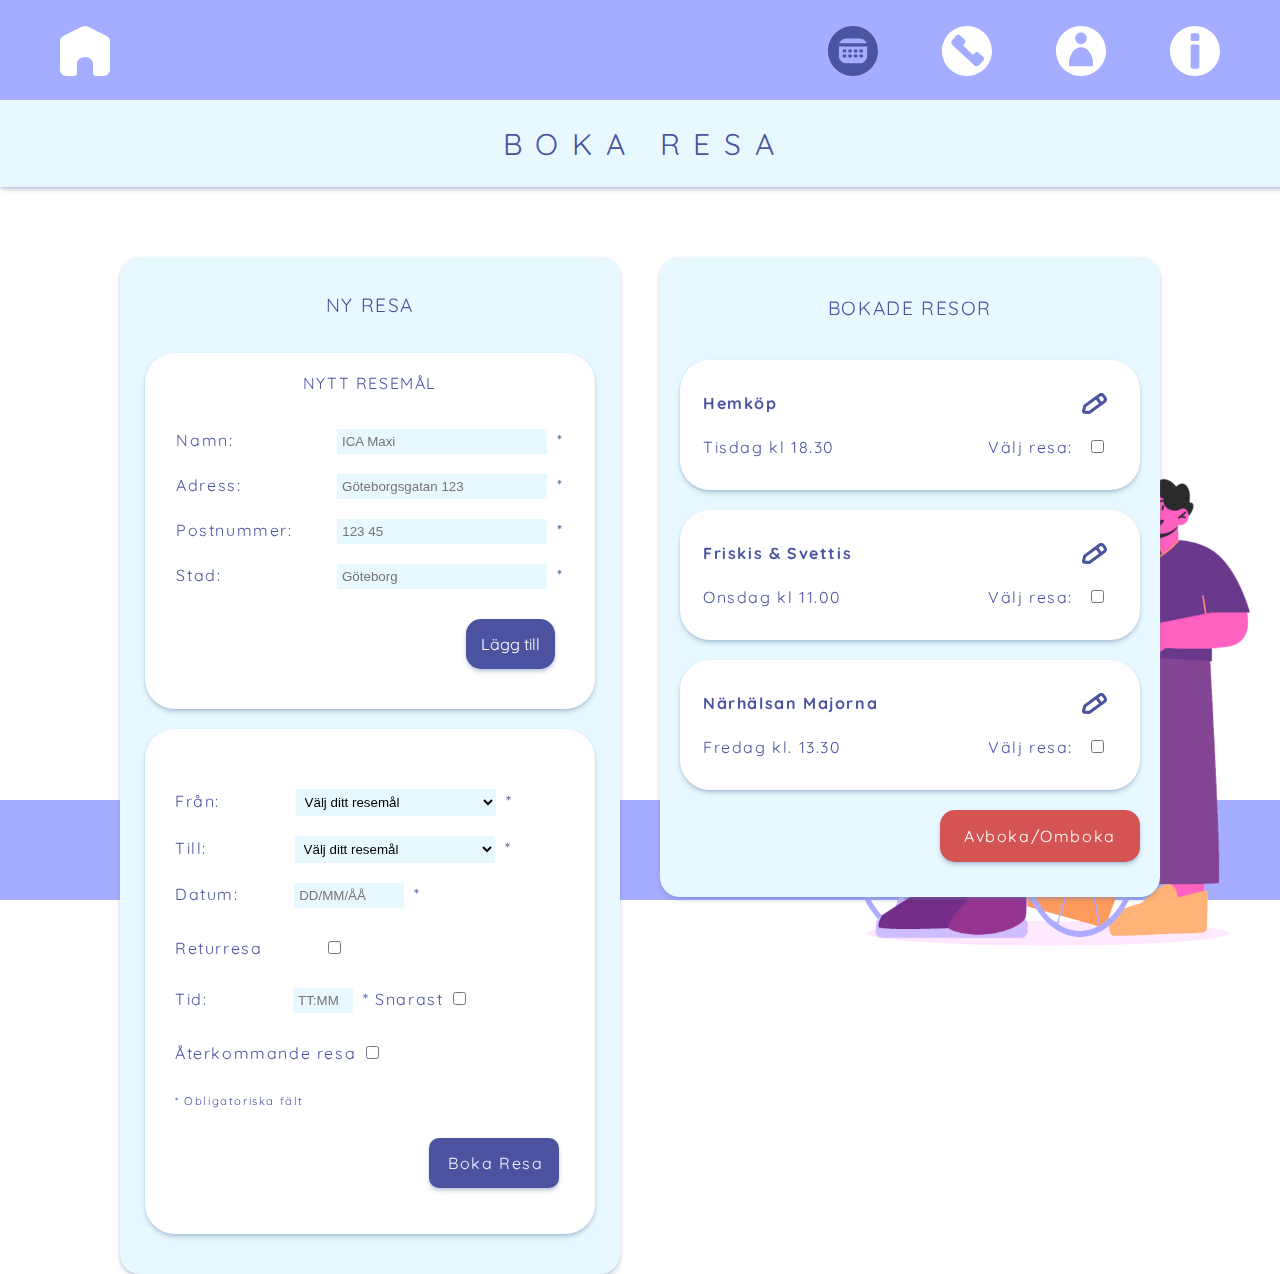
==== boka.html @ c21f251c "Final commit" ====
<!DOCTYPE html>
<html lang="sv">
<head>
    <meta charset="UTF-8">
    <meta http-equiv="X-UA-Compatible" content="IE=edge">
    <meta name="viewport" content="width=device-width, initial-scale=1.0">
    <title>Boka resa</title>
    <link rel="stylesheet" href="css/mystyles.css">
    <link rel="stylesheet" href="https://fonts.googleapis.com/css?family=Lexend">
    <link rel="stylesheet" href="https://fonts.googleapis.com/css?family=Quicksand">
</head>

<body>

    <header>
        <nav>
            <article>
                <section id="navigation-bar">
                    <div id="home-nav">
                        <a href="index.html"><img class="nav-icon" id="home-icon" src="bilder/hemikon.svg" alt="Hemikon"></a>
                    </div>
                    <div id="right-nav">
                        <a href="boka.html"><img class="nav-icon nav-right-icon" id="book-icon" src="bilder/bokaikonblue.svg" alt="Boka"></a>
                        <a href="kontakt.html"><img class="nav-icon nav-right-icon" id="contact-icon" src="bilder/kontaktikon.svg" alt="Kontakt"></a>
                        <a href="loggain.html" id="loggain"><img class="nav-icon nav-right-icon" id="profile-icon" src="bilder/profilikon.svg" alt="Profil"></a>
                        <a href="information.html"><img class="nav-icon nav-right-icon" id="info-icon" src="bilder/infoikon.svg" alt="Information"></a>

                    </div>
                </section>
            </article>
        </nav>
    </header>

    <main>

        <article class="body-header">
            <h1>Boka resa</h1>
        </article>

        <article id="grid-container-mina-sidor">
            <section class="boka-box" id="boka-uppgifter">
                <h2>Ny resa</h2>


                <section class="mina-sidor-vit-box" id="new-form">
                    <div id="nytt-titel">
                        <h3 id="nyttresemål-titel"> Nytt resemål</h3>
                    </div>
                    
                    <form id="nytt-resemål" autocomplete="on">
                        <label for="name">Namn:</label>
                        <input type="text" id="name" name="name" placeholder="ICA Maxi">*<br>
                        <label for="adress">Adress:</label>
                        <input type="text" id="adress" name="adress" placeholder="Göteborgsgatan 123">*<br>
                        <label for="postnummer">Postnummer:</label>
                        <input type="text" id="postnummer" name="postnummer" placeholder="123 45">*<br>
                        <label for="stad">Stad:</label>
                        <input type="text" id="stad" name="stad" placeholder="Göteborg">*
                        <div class="submit-knapp">
                            <input type="submit" value="Lägg till" class="submit">
                        </div>
                      </form>

                </section>

                <section class="mina-sidor-vit-box" id="boka-form">
                    
                    <form id="ny-bokning" autocomplete="on">
                        <label for="from">Från:</label>
                        <select name="from" id="from">
                            <option value="default" selected disabled>Välj ditt resemål</option>
                            <option value="hemma">Mitt hem</option>
                            <option value="nh-majorna">Närhälsan Majorna</option>
                            <option value="hemkop">Hemköp</option>
                            <option value="fs-majorna">Friskis & Svettis</option>
                        </select>*<br>

                        <label for="to">Till:</label>
                        <select name="to" id="to">
                            <option value="default" selected disabled>Välj ditt resemål</option>
                            <option value="hemma">Mitt hem</option>
                            <option value="nh-majorna">Närhälsan Majorna</option>
                            <option value="hemkop">Hemköp</option>
                            <option value="fs-majorna">Friskis & Svettis</option>
                        </select>*<br>

                        <label for="date">Datum:</label>
                        <input type="text" name="date" id="date" placeholder="DD/MM/ÅÅ">*<br><br>
                        <label for="retur">Returresa</label>
                        <input type="checkbox" id="retur"><br><br>
                        <div id="rdate-div">
                            <label for="rdate">Datum:</label>
                        <input type="text" name="rdate" id="rdate" placeholder="DD/MM/ÅÅ">*<br><br>
                        </div>
                        <label for="time">Tid:</label>
                        <input type="text" id="time" name="time" placeholder="TT:MM">*
                        <label for="snarast">Snarast</label>
                        <input type="checkbox" id="snarast"><br><br>
                        <label for="återkommande">Återkommande resa</label>
                        <input type="checkbox" id="återkommande"><br>
                        <p class="oblig-text">* Obligatoriska fält</p>
                        <div class="submit-knapp">
                            <p id="boka-resa-knapp">Boka Resa</p>
                        </div>
                      </form>

                </section>

                </section>

            <section class="boka-box" id="bokade-resor">
                <p class="bokade-titel">Bokade resor</p>
                <section class="resor-box">
                    <table class="resor-box-table">
                        <tr>
                            <td class="plats">Hemköp</td>
                            <td></td>
                            <td><img src="bilder/editikon.svg" alt="Edit" class="edit-icon-resor"></td>
                        </tr>
                        <tr>
                            <td>Tisdag kl 18.30</td>
                            <td class="middle-row">Välj resa:</td>
                            <td class="edge-row"><input class="checkbox" type="checkbox"></td>
                        </tr>
                    </table>                        
                </section>
                <section class="resor-box">
                    <table class="resor-box-table">
                        <tr>
                            <td class="plats">Friskis & Svettis</td>
                            <td></td>
                            <td><img src="bilder/editikon.svg" alt="Edit" class="edit-icon-resor"></td>
                        </tr>
                        <tr>
                            <td>Onsdag kl 11.00</td>
                            <td class="middle-row">Välj resa:</td>
                            <td class="edge-row"><input class="checkbox" type="checkbox"></td>
                        </tr>
                    </table>                        
                </section>
                <section class="resor-box">
                    <table class="resor-box-table">
                        <tr>
                            <td class="plats">Närhälsan Majorna</td>
                            <td></td>
                            <td><img src="bilder/editikon.svg" alt="Edit" class="edit-icon-resor"></td>
                        </tr>
                        <tr>
                            <td>Fredag kl. 13.30</td>
                            <td class="middle-row">Välj resa:</td>
                            <td class="edge-row"><input class="checkbox" type="checkbox"></td>
                        </tr>
                    </table>                        
                </section>
                <section class="av-omboka-button" id="av-omboka-knapp">
                    <p>Avboka/Omboka</p>
                </section>
            </section>  
        </article>
    
    </main>

    <footer>

        <article id="footer-bar">
            
            <section id="footer-section"></section>
        </article>

        <section id="illustration-boka">
            <img id="boka-picture" src="bilder/bild6.png" alt="">
        </section>

    </footer>

    <section id="omboka-popup">
        <section class="pop-up-background"></section>
        <section class="pop-up">
            <section id="close-box-omboka" class="close-box-avomboka">
                <p class="pop-up-text close">&#10005</p>
            </section>
            <section class="pop-up-text-box">
                <h4 class="popup-titel">Bekräfta bokning</h4>
                <section id="omboka-vit-box">
                    <p class="pop-up-text-blue"><b>Hemköp Majorna</b></p>
                    <p class="pop-up-text-blue">02/03/23</p>
                    <p class="pop-up-text-blue">kl 15:00</p>
                </section>
                <section>
                    <p id="omboka-boka-knapp">Boka</p>
                </section>
            </section>
        </section>
    </section>

    <section id="tack-bokning-popup">
        <section class="pop-up-background"></section>
        <section class="pop-up">
            <section id="close-box-tack-bokning" class="close-box-avomboka">
                <p class="pop-up-text close">&#10005</p>
            </section>
            <section class="pop-up-text-box">
                <p class="pop-up-text">Tack för din bokning!</p>
            </section>
        </section>
    </section>

    <section id="popup-avomboka">
        <section class="pop-up-background">
        </section>
        <section class="pop-up" id="av-omboka-popup">
            <section id="close-box-bokad-resa">
                <p class="pop-up-text close" id="close-light">&#10005</p>
            </section>
            <h4>BOKAD RESA</h4>
            <section class="pop-up-text-box" id="popup-vit-box">
                <section class="mina-sidor-vit-box" id="boka-form">
                        
                    <form id="ny-bokning" autocomplete="on">
                        <label for="from">Från:</label>
                        <select name="from" id="from">
                            <option value="nh-majorna">Närhälsan Majorna</option>
                            <option value="hemkop">Hemköp</option>
                            <option value="fs-majorna">Friskis & Svettis</option>
                            <option value="hemma">Mitt hem</option>
                        </select>*<br>

                        <label for="to">Till:</label>
                        <select name="to" id="to">
                            <option value="hemma">Mitt hem</option>
                            <option value="nh-majorna">Närhälsan Majorna</option>
                            <option value="hemkop">Hemköp</option>
                            <option value="fs-majorna">Friskis & Svettis</option>
                        </select>*<br>

                        <label for="date">Datum:</label>
                        <input type="text" name="date" id="date" placeholder="02/03/223">*<br>

                        <label for="time">Tid:</label>
                        <input type="text" id="time" name="time" placeholder="13:15">*
                        <p class="oblig-text">* Obligatoriska fält</p>
                        <section id="grid-container-knappar">
                            <div class="avomboka">
                                <input value="Omboka" id="grid-knapp-1">
                            </div>
                            <div>
                                <input value="Avboka" id="grid-knapp-2">
                            </div>
                        </section>
                    </form>

                </section>
            </section>
        </section>
    </section>

    <section id="avboka-confirm-popup">
        <section class="pop-up-background">
        </section>
        <section class="pop-up">
            <section id="close-box-avboka" class="close-box-avomboka">
                <p class="pop-up-text close">&#10005</p>
            </section>
            <section class="pop-up-text-box">
                <p class="pop-up-text">Är du säker på att du vill avboka resan?</p>
            </section>
            <section class="avboka-knapp" id="avboka-knapp">
                <p id="avboka-confirm">Avboka</p>
            </section>
        </section>
    </section>

    <section id="avbokat-popup">
        <section class="pop-up-background"></section>
        <section class="pop-up">
            <section id="close-box-avbokat" class="close-box-avomboka">
                <p class="pop-up-text close">&#10005</p>
            </section>
            <section class="pop-up-text-box">
                <p class="pop-up-text">Din resa är nu avbokad!</p>
            </section>
        </section>
    </section>
    
    <script>

let bokaResaKnappEl = document.getElementById("boka-resa-knapp");
let ombokaPopUpEl = document.getElementById("omboka-popup");
let closeOmbokaPopUpEl = document.getElementById("close-box-omboka");
let tackBokningPopUpEl = document.getElementById("tack-bokning-popup");
let ombokaBokaKnapp = document.getElementById("omboka-boka-knapp");
let closeTackBokningPopUpEl = document.getElementById("close-box-tack-bokning");
let avOmbokaPopUpEl = document.getElementById("popup-avomboka");
let avOmbokaKnappEl = document.getElementById("av-omboka-knapp");
let ombokaKnappEl = document.getElementById("grid-knapp-1");
let avbokaKnappEl = document.getElementById("grid-knapp-2");
let avbokaConfirmPopUpEl = document.getElementById("avboka-confirm-popup");
let avbokatPopUpEl = document.getElementById("avbokat-popup");
let avbokaConfirmKnappEl = document.getElementById("avboka-confirm");
let closeAvbokatPopUpEl = document.getElementById("close-box-avbokat");
let closeAvbokaConfirmEl = document.getElementById("close-box-avboka");
let returCheckEl = document.getElementById("retur");
let returDivEl = document.getElementById("rdate-div");



bokaResaKnappEl.addEventListener("click", showOmbokaPopUp);
closeOmbokaPopUpEl.addEventListener("click", hideOmbokaPopUp);
ombokaBokaKnapp.addEventListener("click", showTackBokningPopUp);
closeTackBokningPopUpEl.addEventListener("click", hideAllAvOmbokaPopUps);
avOmbokaKnappEl.addEventListener("click", showPopUpAvOmboka);
ombokaKnappEl.addEventListener("click", showOmbokaPopUp);
avbokaKnappEl.addEventListener("click", showAvbokaConfirmPopUp);
avbokaConfirmKnappEl.addEventListener("click", showAvbokaConfirmPopUp);
avbokaConfirmKnappEl.addEventListener("click", showAvbokatPopUp);
closeAvbokatPopUpEl.addEventListener("click", hideAllAvOmbokaPopUps);
closeAvbokaConfirmEl.addEventListener("click", hideAvbokaConfirmPopUp);
returCheckEl.addEventListener("click", showReturDiv);

// function showReturDiv() {
//     returDivEl.style.display = "block";
// }

function showReturDiv() {
    if(returCheckEl.checked == true) {
        returDivEl.style.display = "block";
    } else {
        returDivEl.style.display = "none";
    }
}

function showPopUpAvOmboka() {
    avOmbokaPopUpEl.style.visibility = "visible";
}

function hidePopUpAvOmboka() {
    avOmbokaPopUpEl.style.visibility = "hidden";
}

function showOmbokaPopUp() {
     ombokaPopUpEl.style.visibility ="visible";
}

function hideOmbokaPopUp() {
    ombokaPopUpEl.style.visibility ="hidden";
}

function showTackBokningPopUp() {
     tackBokningPopUpEl.style.visibility = "visible";
    ombokaPopUpEl.style.visibility = "hidden";
}

function hideAllAvOmbokaPopUps() {
    tackBokningPopUpEl.style.visibility = "hidden";
    ombokaPopUpEl.style.visibility = "hidden";
    avbokatPopUpEl.style.visibility = "hidden";
    avOmbokaPopUpEl.style.visibility = "hidden";
}

function showAvbokaConfirmPopUp() {
    avbokaConfirmPopUpEl.style.visibility = "visible";
}

function hideAvbokaConfirmPopUp() {
    avbokaConfirmPopUpEl.style.visibility = "hidden";
}

function showAvbokatPopUp() {
    avbokatPopUpEl.style.visibility = "visible";
    avbokaConfirmPopUpEl.style.visibility = "hidden";
}

    </script>

<script src="js/main.js"></script>

</body>
</html>
---- css/mystyles.css ----
body, html {
    margin: 0;
    padding: 0;
    font-family: "Quicksand", Arial, Helvetica, sans-serif;
    height: 100vh;
}

/*Header*/

#navigation-bar {
    background-color: #A4ADFF;
    height: 100px;
    line-height: 140px;
    padding-left: 60px;
    position: fixed;
    top: 0;
    width: 100%;
    z-index: 100;
}

.nav-icon {
    width: 50px;
}

#right-nav {
    position: fixed;
    top: 0;
    right: 0;
    padding-right: 30px;
}

.nav-right-icon {
    padding-left: 30px;
    padding-right: 30px;
}

.nav-icon:hover {
    opacity: 70%;
}

/*Footer*/

#footer-bar {
    background-color: #A4ADFF;
    height: 100px;
    position: fixed;
    width: 100%;
    bottom: 0;
}

#illustration-index {
    position: fixed;
    bottom: -200px;
    right: 100px;
}

#index-picture {
    width: 600px;
}

#illustration-login {
    position: fixed;
    bottom: -80px;
    left: 20px;
}

#login-picture {
    width: 600px;
}

#illustration-minasidor {
    position: fixed;
    bottom: 10px;
    right: 60px;
}

#minasidor-picture {
    width: 600px;
}

#illustration-kontakt {
    position: fixed;
    bottom: -160px;
    left: 100px;
}

#kontakt-picture {
    width: 500px;
}

#illustration-information {
    position: fixed;
    bottom: -50px;
    left: -50px;
}

#information-picture {
    width: 500px;
}

#illustration-boka {
    position: fixed;
    bottom: -50px;
    right: 30px;
}

#boka-picture {
    width: 400px;
}

/*Kropp sidan: Start/Index*/

#book-button-home {
    background-color: #4B53A1;
    width: 170px;
    padding: 50px;
    font-family: "Lexend", Arial, Helvetica, sans-serif;
    text-align: center;
    border-radius: 50px;
    font-size: 1.2em;
    line-height: 0.6em;
    color: #E7F9FF;
    position: fixed;
    top: 50%;
    left: 50%;
    transform: translate(-50%, -50%);
    box-shadow: rgba(0, 0, 0, 0.1) 0px 4px 6px -1px, rgba(40, 66, 114, 0.575) 0px 2px 4px -1px;
    z-index: 3;
}

#book-button-home:hover {
    background-color: #E7F9FF;
    color: #4B53A1;
}

h1 {
    font-weight: normal;
    font-size: 1.1em;
}

/*Kropp på sidan: Logga in*/

.body-header {
    background-color: #E7F9FF;
    padding: 5px;
    text-align: center;
    text-transform: uppercase;
    color: #4B53A1;
    letter-spacing: 0.5em;
    position: relative;
    z-index: 1;
    font-size: 1.7em;
    width: 100%;
    margin-top: 100px;
    box-shadow: rgba(0, 0, 0, 0.1) 0px 4px 6px -1px, rgba(124, 158, 221, 0.575) 0px 2px 4px -1px;

}

#log-in-box {
    background-color: #E7F9FF;
    width: 400px;
    margin-right: auto;
    margin-left: auto;
    text-align: center;
    padding: 20px;
    margin-top: 100px;
    letter-spacing: 0.1em;
    color: #4B53A1;
    border-radius: 20px;
    position: relative;
    z-index: 3;
    box-shadow: rgba(0, 0, 0, 0.1) 0px 4px 6px -1px, rgba(124, 158, 221, 0.575) 0px 2px 4px -1px;

}

#log-in-input {
    border: none;
    padding: 10px;
    margin-top: 20px;
    color: #4B53A1;
    width: 300px;
}

#log-in-button {
    padding: 5px;
    margin: 40px;
    margin-right: auto;
    margin-left: auto;
    background-color: #4B53A1;
    width: 100px;
    color: #E7F9FF;
    border-radius: 10px;
    cursor: pointer;
}

#log-in-button:hover {
    background-color: #A4ADFF;
    color: #4B53A1;
}

#bank-id-logo {
    width: 50px;
    padding-top: 20px;
    padding-bottom: 20px;
}

/*Kropp på sidan: mina sidor*/

#grid-container-mina-sidor {
    /* background-color: #4B53A1; */
    display: grid;
    grid-template-columns: 500px 500px;
    margin-right: auto;
    margin-left: auto;
    margin-top: 70px;
    margin-bottom: 170px;
    width: 1040px;
    row-gap: 40px;
    column-gap: 40px;
}

.mina-sidor-box {
    background-color: #E7F9FF;
    width: 500px;
    height: 600px;
    text-align: center;
    letter-spacing: 0.1em;
    color: #4B53A1;
    border-radius: 20px;
    z-index: 3;
    box-shadow: rgba(0, 0, 0, 0.1) 0px 4px 6px -1px, rgba(124, 158, 221, 0.575) 0px 2px 4px -1px;

}

#mina-uppgifter {
    grid-row: 1 / 2;
}

#mina-bokade-resor {
    grid-row: 2 / 3;
    height: 625px;
}

#mina-resemål {
    grid-row: 1 / 4;
    height: 1200px;
}

h2 {
    text-transform: uppercase;
    padding: 20px;
    font-size: 1.2em;
    font-weight: normal;
}

h3 {
    font-weight: normal;
    font-size: 1em;
    padding: 10px;
    padding-top: 20px;
    text-transform: uppercase;
}

.mina-sidor-vit-box {
    background-color: white;
    width: 90%;
    margin-right: auto;
    margin-left: auto;
    border-radius: 30px;
    box-shadow: rgba(0, 0, 0, 0.1) 0px 4px 6px -1px, rgba(124, 158, 221, 0.575) 0px 2px 4px -1px;

}

#mina-uppgifter-table {
    padding: 40px;
    text-align: left;
    border-collapse: separate;
    border-spacing: 0 40px;
    padding-top: 0;
    font-size: 0.9em;
}

#mina-uppgifter-table td {
    width: 200px;
}

#mina-uppgifter-table tr {
    vertical-align: top;
    padding: 10px;
}

.edit-icon {
    width: 30px;
    margin-right: 20px;
    margin-top: 20px;
    float: right;
}

.edit-icon:hover {
    opacity: 70%;
}

.resor-box {
    background-color: white;
    border-radius: 30px;
    margin: 20px;
    box-shadow: rgba(0, 0, 0, 0.1) 0px 4px 6px -1px, rgba(124, 158, 221, 0.575) 0px 2px 4px -1px;

}

.resor-box-table {
    width: 450px;
    text-align: left;
    padding: 20px;
    line-height: 40px;
}

.edge-row {
    width: 30px;
    text-align: right;
}

.middle-row {
    text-align: right;
}

.edit-icon-resor {
    width: 25px;
    float: right;
}

.edit-icon-resor:hover {
    opacity: 70%;
}

.plats {
    font-weight: 800;
}

#minasidor-avomboka {
    cursor: pointer;
}

.av-omboka-button {
    background-color: #D45454;
    width: 200px;
    float: right;
    margin-bottom: 20px;
    margin-right: 20px;
    border-radius: 15px;
    color: white;
    box-shadow: rgba(0, 0, 0, 0.1) 0px 4px 6px -1px, rgba(124, 158, 221, 0.575) 0px 2px 4px -1px;
cursor: pointer;
}

.av-omboka-button:hover {
    background-color: #4B53A1;
}

#new-form {
    margin-bottom: 20px;
}

#mina-resemål {
    text-align: center;
}

#minaresemal-titel {
    padding: 20px;
    padding-top: 35px;
    font-weight: 600;
}

#nytt-resemål {
    padding: 20px;
    padding-top: 0px;
}

#mina-titel {
    text-align: left;
}

.submit-knapp {
    text-align: right;
}

#name, #adress, #stad, #postnummer {
    margin: 10px;
    margin-left: 100px;
    width: 200px;
    background-color: #E7F9FF;
    border: 0;
    padding: 5px;
}

#postnummer {
    margin-left: 39px;
}

#stad {
    margin-left: 110px;
}

#adress {
    margin-left: 90px;
}

#name {
    margin-left: 98px;
}

.submit {
    border: 0;
    background-color: #4B53A1;
    color: white;
    padding: 15px;
    margin: 20px;
    position: relative;
    border-radius: 15px;
    font-size: 1em;
    font-family: "Quicksand", Arial, Helvetica, sans-serif;
    box-shadow: rgba(0, 0, 0, 0.1) 0px 4px 6px -1px, rgba(124, 158, 221, 0.575) 0px 2px 4px -1px;
    cursor: pointer;
}

.submit:hover {
    background-color: #A4ADFF;
}

.boka-resa {
    background-color: #4B53A1;
    width: 120px;
    float: right;
    margin-bottom: 20px;
    margin-right: 20px;
    border-radius: 15px;
    color: white;
    box-shadow: rgba(0, 0, 0, 0.1) 0px 4px 6px -1px, rgba(124, 158, 221, 0.575) 0px 2px 4px -1px;
    cursor: pointer;
}

.boka-resa:hover {
    background-color: #A4ADFF;
}

/*Kropp på sidan: kontakt*/

.kontakt-vit-box {
    background-color: white;
    width: 90%;
    margin-right: auto;
    margin-left: auto;
    border-radius: 30px;
    margin-top: 30px;
    text-align: left;
    box-shadow: rgba(0, 0, 0, 0.1) 0px 4px 6px -1px, rgba(124, 158, 221, 0.575) 0px 2px 4px -1px;
}

#kontakttext {
    padding: 20px;
    text-align: left;
}

.kontakt-box {
    background-color: #E7F9FF;
    width: 500px;
    height: 600px;
    text-align: center;
    letter-spacing: 0.1em;
    color: #4B53A1;
    border-radius: 20px;
    z-index: 3;
    box-shadow: rgba(0, 0, 0, 0.1) 0px 4px 6px -1px, rgba(124, 158, 221, 0.575) 0px 2px 4px -1px;

}

#kontakt-titel {
    padding: 20px;
}

#kontakt-uppgifter {
    height: 340px;
}

#kontaktform {
    text-align: left;
    padding: 20px;
    padding-top: 0;
}

#kontakt-form {
    height: 880px;
}

#fname, #lname, #nummer, #mail, #kontakt-text, #from, #time, #rdate, #date, #to {
    margin: 10px;
    margin-left: 20px;
    width: 200px;
    background-color: #E7F9FF;
    border: 0;
    padding: 5px;
}

#nummer {
    margin-left: 18px;
}

#fname {
    margin-left: 75px;
}

#lname {
    margin-left: 62px;
}

#mail {
    margin-left: 60px;
}

#submit {
    border: 0;
    background-color: #4B53A1;
    color: white;
    padding: 15px;
    margin: 20px;
    position: relative;
    border-radius: 15px;
    font-size: 1em;
    font-family: "Quicksand", Arial, Helvetica, sans-serif;
}

#submit:hover {
    background-color: #A4ADFF;
}

#kontakt-text {
    width: 360px;
    height: 200px;
    margin: 30px;
    margin-left: 20px;
}

#kontakt-submit {
    text-align: right;
}

.oblig-text {
    font-size: 0.7em;
    padding-top: 20px;
}
#oblig-minaresmål {
    text-align: left;
}

/*Informationsida*/

#information-box {
    background-color: #E7F9FF;
    width: 700px;
    margin-right: auto;
    margin-left: auto;
    text-align: center;
    padding: 20px;
    margin-top: 50px;
    margin-bottom: 200px;
    letter-spacing: 0.1em;
    color: #4B53A1;
    border-radius: 20px;
    position: relative;
    z-index: 3;
    box-shadow: rgba(0, 0, 0, 0.1) 0px 4px 6px -1px, rgba(124, 158, 221, 0.575) 0px 2px 4px -1px;
}



#information-vit-box {
    background-color: white;
    width: 90%;
    margin-right: auto;
    margin-left: auto;
    border-radius: 30px;
    text-align: left;
    padding: 20px;
    padding-top: 0;
    margin-top: 20px;
    margin-bottom: 20px;
    box-shadow: rgba(0, 0, 0, 0.1) 0px 4px 6px -1px, rgba(124, 158, 221, 0.575) 0px 2px 4px -1px;
}

#information-text {
    padding: 30px;
    line-height: 30px;
}

#boka-resa-information {
    background-color: #4B53A1;
    text-align: center;
    width: 150px;
    margin-right: auto;
    margin-left: auto;
    margin-bottom: 40px;
    margin-top: 20px;
    padding: 5px;
    border-radius: 15px;
    line-height: 25px;
    letter-spacing: 0.15em;
    text-transform: uppercase;
    color: white;
    box-shadow: rgba(0, 0, 0, 0.1) 0px 4px 6px -1px, rgba(124, 158, 221, 0.575) 0px 2px 4px -1px;
}

#boka-resa-information:hover {
    background-color: #A4ADFF;

}

#info-nav {
    background-color: #E7F9FF;
    border-radius: 30px;
    padding: 20px;
    padding-left: 60px;
    margin-bottom: 60px;
}

#info-nav-list {
    list-style: none;
    padding: 0;
}

#info-nav-list a {
    color: #4B53A1;
    line-height: 3em;
}

#info-nav-list a:hover {
    color: #A4ADFF;
}

h4 {
    font-size: 1.5em;
    letter-spacing: 0.1em;
    text-transform: uppercase;
    font-weight: normal;
}

h5 {
    font-size: 1.2em;
    letter-spacing: 0.1em;
    text-transform: uppercase;
    font-weight: normal;
}

h6 {
    font-size: 1em;
    font-weight: 600;
}

#boka-link {
    text-decoration: none;
}

/*Boka sida*/

.boka-box {
    background-color: #E7F9FF;
    width: 500px;
    text-align: center;
    padding-bottom: 40px;
    letter-spacing: 0.1em;
    color: #4B53A1;
    border-radius: 20px;
    z-index: 3;
    box-shadow: rgba(0, 0, 0, 0.1) 0px 4px 6px -1px, rgba(124, 158, 221, 0.575) 0px 2px 4px -1px;
}

.boka-vit-box {
    background-color: white;
    width: 90%;
    margin-right: auto;
    margin-left: auto;
    border-radius: 30px;
    padding: 20px;
    box-shadow: rgba(0, 0, 0, 0.1) 0px 4px 6px -1px, rgba(124, 158, 221, 0.575) 0px 2px 4px -1px;
}

.boka-titel {
    text-transform: uppercase;
    padding: 20px;
    font-size: 1.2em;
}

#boka-resa-knapp {
    background-color: #4B53A1;
    width: 100px;
    color: #E7F9FF;
    padding: 15px;
    border-radius: 10px;
    margin-left: 65%;
    margin-top: 30px;
    box-shadow: rgba(0, 0, 0, 0.1) 0px 4px 6px -1px, rgba(124, 158, 221, 0.575) 0px 2px 4px -1px;
}

#boka-resa-knapp:hover {
    background-color: #A4ADFF;
    color: #4B53A1;
    cursor: pointer;
}

#from {
    margin-left: 70px;
}

#to {
    margin-left: 82px;
}

#date, #rdate {
    width: 100px;
    margin-left: 50px;
}

#rdate-div {
    display: none;
}

#retur {
    margin-left: 60px;
}

#time {
    width: 50px;
    margin-left: 80px;
}

#boka-form {
    padding-top: 20px;
    text-align: left;
    
}

#ny-bokning {
    padding: 30px;
}

.bokade-titel {
    text-transform: uppercase;
    font-size: 1.2em;
    padding: 20px;
}

#bokade-resor {
    height: 600px;
}

/*Pop-ups*/

.pop-up-background {
    background-color: #fff;
    height: 100%;
    width: 100%;
    top: 0;
    position: fixed;
    z-index: 5;
    opacity: 70%;
}

.pop-up {
    background-color: #4B53A1;
    padding: 20px;
    width: 400px;
    border-radius: 30px;
    padding-top: 2px;
    position: fixed;
    z-index: 6;
    top: 50%;
    left: 50%;
    transform: translate(-50%, -50%);
    box-shadow: rgba(0, 0, 0, 0.1) 0px 4px 6px -1px, rgba(40, 66, 114, 0.575) 0px 2px 4px -1px;
}

.pop-up-text-box {
    text-align: center;
}

#close-box {
    text-align: right;
}

.pop-up-text {
    color: #E7F9FF;
    font-weight: 600;
    font-size: 1.2em;
    letter-spacing: 0.05em;
    line-height: 1.5em;
}

.close {
    margin-right: 15px;
    font-size: 1.5em;
}

.close:hover {
    color: #A4ADFF;
    cursor: pointer;
}

#bankid-login {
    width: 70px;
    border-radius: 20px;
    margin-bottom: 40px;
    box-shadow: rgba(0, 0, 0, 0.1) 0px 4px 6px -1px, rgba(20, 34, 59, 0.575) 0px 2px 4px -1px;
}

#login-knapp {
    background-color: #E7F9FF;
    padding: 10px;
    border-radius: 20px;
    font-size: 1.3em;
    color: #4B53A1;
    margin-top: 60px;
}

#login-knapp-link {
    text-decoration: none;
}

#login-knapp:hover {
    background-color: #A4ADFF;
    cursor: pointer;
}

#popup-login {
    visibility: hidden;
}

#av-omboka-popup {
    background-color: #E7F9FF;
    width: 450px;
    text-align: center;
    margin-top: 45px;
}

#close-box-bokad-resa {
    text-align: right;
}

#close-box-login {
    text-align: right;
}

#close-light {
    color: #4B53A1;
}

#close-light:hover {
    color: #A4ADFF;
}

#av-omboka-popup h4 {
    margin-top: -20px;
    color: #4B53A1;
}

#popup-vit-box {
    background-color: #E7F9FF;
    padding-bottom: 40px;
}

#grid-container-knappar {
    display: grid;
    grid-template-columns: 210px 33% 33%;
    margin-top: 40px;
}

#grid-knapp-1 {
    text-align: center;
    grid-column: 3/4;
    padding: 10px;
    padding-left: 20px;
    padding-right: 20px;
    margin: 20px;
    letter-spacing: 0.15em;
    width: 80px;
    background-color: #4B53A1;
    color: #fff;
    border: none;
    border-radius: 20px;
    font-family: "Quicksand", Arial, Helvetica, sans-serif;
    font-size: 1em;
}

#grid-knapp-1:hover {
    cursor: pointer;
    background-color: #A4ADFF;
}

#grid-knapp-2 {
    grid-column: 2/3;
    padding: 10px;
    margin: 20px;
    background-color: #D45454;
    letter-spacing: 0.15em;
    cursor: pointer;
    text-align: center;
    width: 80px;
    color: #fff;
    border: none;
    border-radius: 20px;
    font-family: "Quicksand", Arial, Helvetica, sans-serif;
    font-size: 1em;
}

#grid-knapp-2:hover {
    background-color: #A4ADFF;
    cursor: pointer;
}

#popup-avomboka {
    visibility: hidden;
    position: fixed;
    z-index: 5;
}

.close-box-avomboka {
    text-align: right;
}

.avboka-knapp {
    padding: 5px;
    padding-left: 10px;
    padding-right: 10px;
    margin: 20px;
    background-color: #D45454;
    letter-spacing: 0.15em;
    color: #fff;
    width: 100px;
    cursor: pointer;
    border-radius: 30px;
    text-align: center;
    margin-right: auto;
    margin-left: auto;
    margin-top: 30px;
    font-weight: 700;
    box-shadow: rgba(0, 0, 0, 0.1) 0px 4px 6px -1px, rgba(40, 66, 114, 0.575) 0px 2px 4px -1px;
}

.avboka-knapp:hover {
    background-color: #A4ADFF;
}

#avboka-confirm-popup {
    position: fixed;
    visibility: hidden;
    z-index: 6;
}

#avbokat-popup {
    position: fixed;
    z-index: 7;
    visibility: hidden;
}

.popup-titel {
    color: #E7F9FF;
    margin-top: -20px;
}

#omboka-popup {
    position: fixed;
    z-index: 6;
    visibility: hidden;
}

#omboka-vit-box {
    background-color: #E7F9FF;
    color: #4B53A1;
    width: 300px;
    margin-left: auto;
    margin-right: auto;
    border-radius: 20px;
    padding: 30px;
    box-shadow: rgba(0, 0, 0, 0.1) 0px 4px 6px -1px, rgba(40, 66, 114, 0.575) 0px 2px 4px -1px;
}

.pop-up-text-blue {
    color: #4B53A1;
    line-height: 0.9em;
    font-size: 1.3em;
}

#omboka-boka-knapp {
    background-color: #E7F9FF;
    width: 150px;
    margin-right: auto;
    margin-left: auto;
    border-radius: 20px;
    padding: 30px;
    text-transform: uppercase;
    font-size: 2em;
    color: #4B53A1;
    font-weight: 500;
    box-shadow: rgba(0, 0, 0, 0.1) 0px 4px 6px -1px, rgba(40, 66, 114, 0.575) 0px 2px 4px -1px;

}

#omboka-boka-knapp:hover {
    background-color: #A4ADFF;
    color: #E7F9FF;
    cursor: pointer;
}

#tack-bokning-popup {
    position: fixed;
    z-index: 7;
    visibility: hidden;
}
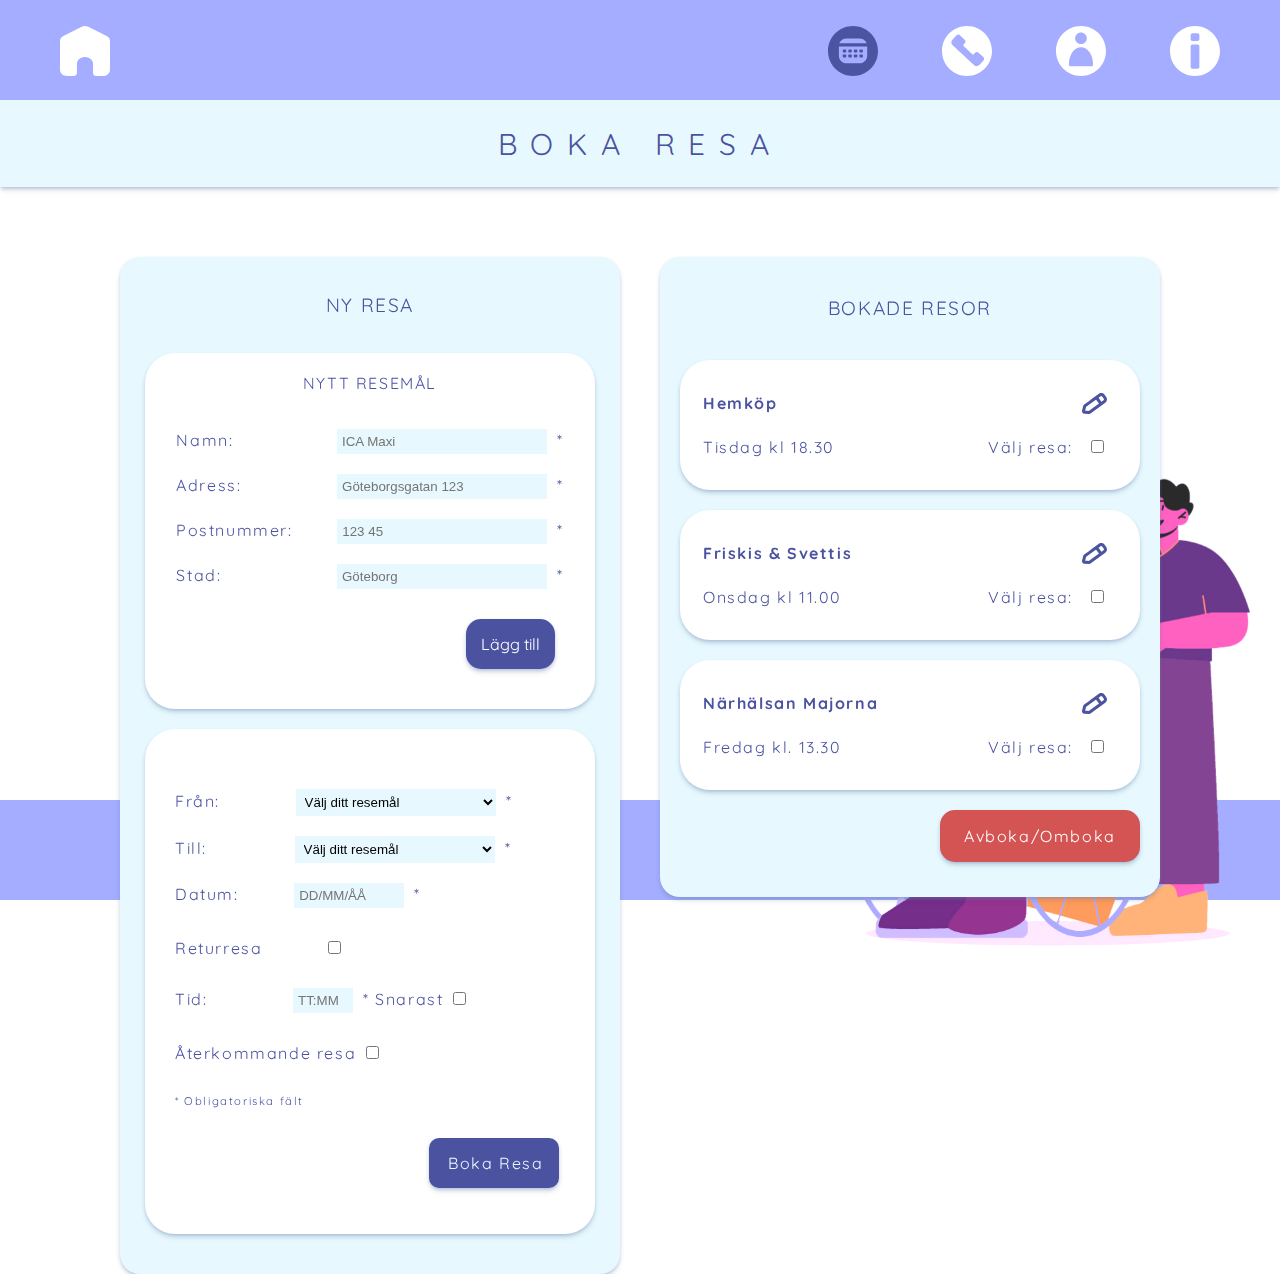
==== commit e8947679: "Final v2" ====
--- a/boka.html
+++ b/boka.html
@@ -26,6 +26,43 @@
                         <a href="information.html"><img class="nav-icon nav-right-icon" id="info-icon" src="bilder/infoikon.svg" alt="Information"></a>
 
                     </div>
+
+                    <section id="burger-menu">
+                        <p id="menu-close">&#10005</p>
+                        <div id="burger-list">
+                            <a href="index.html"><img class="nav-icon burger-icon" id="home-icon" src="bilder/hemikon.svg" alt="Hemikon"></a><br>
+                            <a href="boka.html"><img class="nav-icon burger-icon" id="book-icon" src="bilder/bokaikon.svg" alt="Boka"></a><br>
+                            <a href="kontakt.html"><img class="nav-icon burger-icon" id="contact-icon" src="bilder/kontaktikon.svg" alt="Kontakt"></a><br>
+                            <a href="loggain.html" id="loggain"><img class="nav-icon burger-icon" id="profile-icon" src="bilder/profilikon.svg" alt="Profil"></a><br>
+                            <a href="information.html"><img class="nav-icon burger-icon" id="info-icon" src="bilder/infoikon.svg" alt="Information"></a><br>
+                        </div>
+                    </section>
+                    
+                    <div id="burger-icon">
+                        <div></div>
+                        <div></div>
+                        <div></div>
+                    </div>
+
+                    <script>
+                        let burgerIconEl = document.getElementById("burger-icon");
+                        let burgerMenuEl = document.getElementById("burger-menu");
+                        let closeMenuEl = document.getElementById("menu-close");
+                    
+                        burgerIconEl.addEventListener("click", showMenu);
+                        closeMenuEl.addEventListener("click", hideMenu)
+                    
+                        function showMenu() {
+                            burgerMenuEl.style.display = "block";
+                            burgerIconEl.style.display = "none";
+                        }
+
+                        function hideMenu() {
+                            burgerMenuEl.style.display = "none";
+                            burgerIconEl.style.display = "block";
+                        }
+                    </script>
+                    
                 </section>
             </article>
         </nav>
--- a/css/mystyles.css
+++ b/css/mystyles.css
@@ -7,6 +7,10 @@
 
 /*Header*/
 
+a {
+    text-decoration: none;
+}
+
 #navigation-bar {
     background-color: #A4ADFF;
     height: 100px;
@@ -142,7 +146,8 @@
 
 .body-header {
     background-color: #E7F9FF;
-    padding: 5px;
+    padding-top: 5px;
+    padding-bottom: 5px;
     text-align: center;
     text-transform: uppercase;
     color: #4B53A1;
@@ -207,7 +212,6 @@
 /*Kropp på sidan: mina sidor*/
 
 #grid-container-mina-sidor {
-    /* background-color: #4B53A1; */
     display: grid;
     grid-template-columns: 500px 500px;
     margin-right: auto;
@@ -381,6 +385,10 @@
 }
 
 .submit-knapp {
+    text-align: right;
+}
+
+#submit-knapp {
     text-align: right;
 }
 
@@ -437,7 +445,7 @@
     color: white;
     box-shadow: rgba(0, 0, 0, 0.1) 0px 4px 6px -1px, rgba(124, 158, 221, 0.575) 0px 2px 4px -1px;
     cursor: pointer;
-}
+} */
 
 .boka-resa:hover {
     background-color: #A4ADFF;
@@ -1013,4 +1021,252 @@
     position: fixed;
     z-index: 7;
     visibility: hidden;
+}
+
+#burger-menu {
+    display: none;
+    background-color: #A4ADFF;
+    width: 120px;
+    height: 100%;
+    margin: 0;
+    margin-top: -60px;
+}
+
+#burger-list {
+    margin-top: 10px;
+    background-color: #4B53A1;
+    padding-top: 100px;
+    margin-left: -60px;
+    height: 100vh;
+}
+
+#burger-list a {
+    padding-left: 40px;
+}
+
+#burger-icon div {
+    width: 35px;
+    height: 5px;
+    background-color: #4B53A1;
+    margin: 6px 0;
+    border-radius: 60px;
+}
+
+#burger-icon:hover {
+    opacity: 70%;
+    cursor: pointer;
+}
+
+#burger-icon {
+    padding: 20px;
+    visibility: hidden;
+}
+
+#menu-close {
+    float: right;
+    margin-bottom: 20px;
+    margin-right: 20px;
+    margin-top: 10px;
+    color: #A4ADFF;
+    font-weight: 900;
+    font-size: 1.5em;
+}
+
+#menu-close:hover {
+    color: #E7F9FF;
+    cursor: pointer;
+}
+
+
+/*MEDIA QUERIES*/
+
+@media (max-width: 1066px) {
+
+    #information-box {
+        width: 100%;
+        padding: 0;
+        padding-top: 20px;
+        padding-bottom: 20px;
+        border-radius: 0;
+    }
+
+    #grid-container-mina-sidor {
+        grid-template-columns: 100%;
+        width: 80vw;
+    }
+
+    #mina-uppgifter {
+        width: 100%;
+    }
+
+    #mina-resemål {
+        grid-row: 3/4;
+        width: 100%;
+        height: 1040px;
+    }
+
+    #mina-bokade-resor {
+        width: 100%;
+    }
+
+    .boka-box {
+        width: 80vw;
+        width: 100%;
+    }
+
+    #bokade-resor {
+        padding-right: auto;
+        padding-left: auto;
+    }
+
+    .resor-box-table {
+        width: 90%;
+        text-align: left;
+        line-height: 20px;
+        padding-left: auto;
+        padding-right: auto;
+    }
+
+    #kontakt-uppgifter, #kontakt-form {
+        width: 100%;
+        font-size: 0.8em;
+    }
+
+    #kontakt-form input {
+        width: 150px;
+    }
+
+    #kontakt-form textarea {
+        width: 80%;
+    }
+
+    
+    
+}
+
+@media (max-width: 785px) {
+    #information-box {
+        width: 100%;
+    }
+}
+
+@media (max-width: 615px) {
+    #right-nav, #home-nav {
+        display: none;
+    }
+
+    #burger-icon {
+        padding: 20px;
+        visibility: visible;
+        margin-left: -40px;
+        margin-top: 10px;
+    }
+
+    #grid-container-mina-sidor, .boka-box {
+        width: 100%;
+    }
+    
+
+
+    .resor-box-table {
+        font-size: 0.9em;
+    }
+
+    #nytt-resemål {
+        width: 70%;
+        font-size: 0.7em;
+        padding: 0;
+        margin-left: auto;
+        margin-right: auto;
+        width: 100%;
+    }
+
+    #nytt-resemål input {
+        width: 100px;
+    }
+
+    #boka-form {
+        font-size: 0.7;
+    }
+
+    #mina-uppgifter {
+        width: 100%;
+        font-size: 0.8em;
+    }
+    
+}
+
+@media (max-width: 460px) {
+
+
+    #nytt-resemål {
+        width: 70%;
+        font-size: 0.7em;
+        padding: 0;
+        margin-left: auto;
+        margin-right: auto;
+        margin-left: 20px;
+        text-align: left;
+    }
+
+    #ny-bokning select {
+        width: 100px;
+    }
+
+    #boka-resa-knapp {
+        font-size: 0.8em;
+        width: 70px;
+        padding: 10px;
+        text-align: center;
+    }
+    
+    .pop-up, #av-omboka-popup {
+        width: 100%;
+        border-radius: 0;
+    }
+
+    #omboka-vit-box {
+        width: 50%;
+    }
+
+    .avomboka {
+        text-align: left;
+    }
+
+    #grid-knapp-2, #grid-knapp-1 {
+        font-size: 0.7em;
+        margin: 0;
+    }
+
+    #grid-knapp-2 {
+        width: 50px;
+        margin-left: -60px;
+    }
+
+    #grid-knapp-1 {
+        width: 60px;
+    }
+
+    #log-in-box {
+        width: 70%;
+    }
+
+    #log-in-input {
+        width: 50%;
+    }
+
+    .pop-up-text {
+        padding: 20px;
+    }
+
+    #login-knapp {
+        width: 100vw;
+        border-radius: 0;
+        margin-bottom: 30px;
+    }
+
+    #mina-uppgifter {
+        font-size: 0.7em;
+    }
+
 }